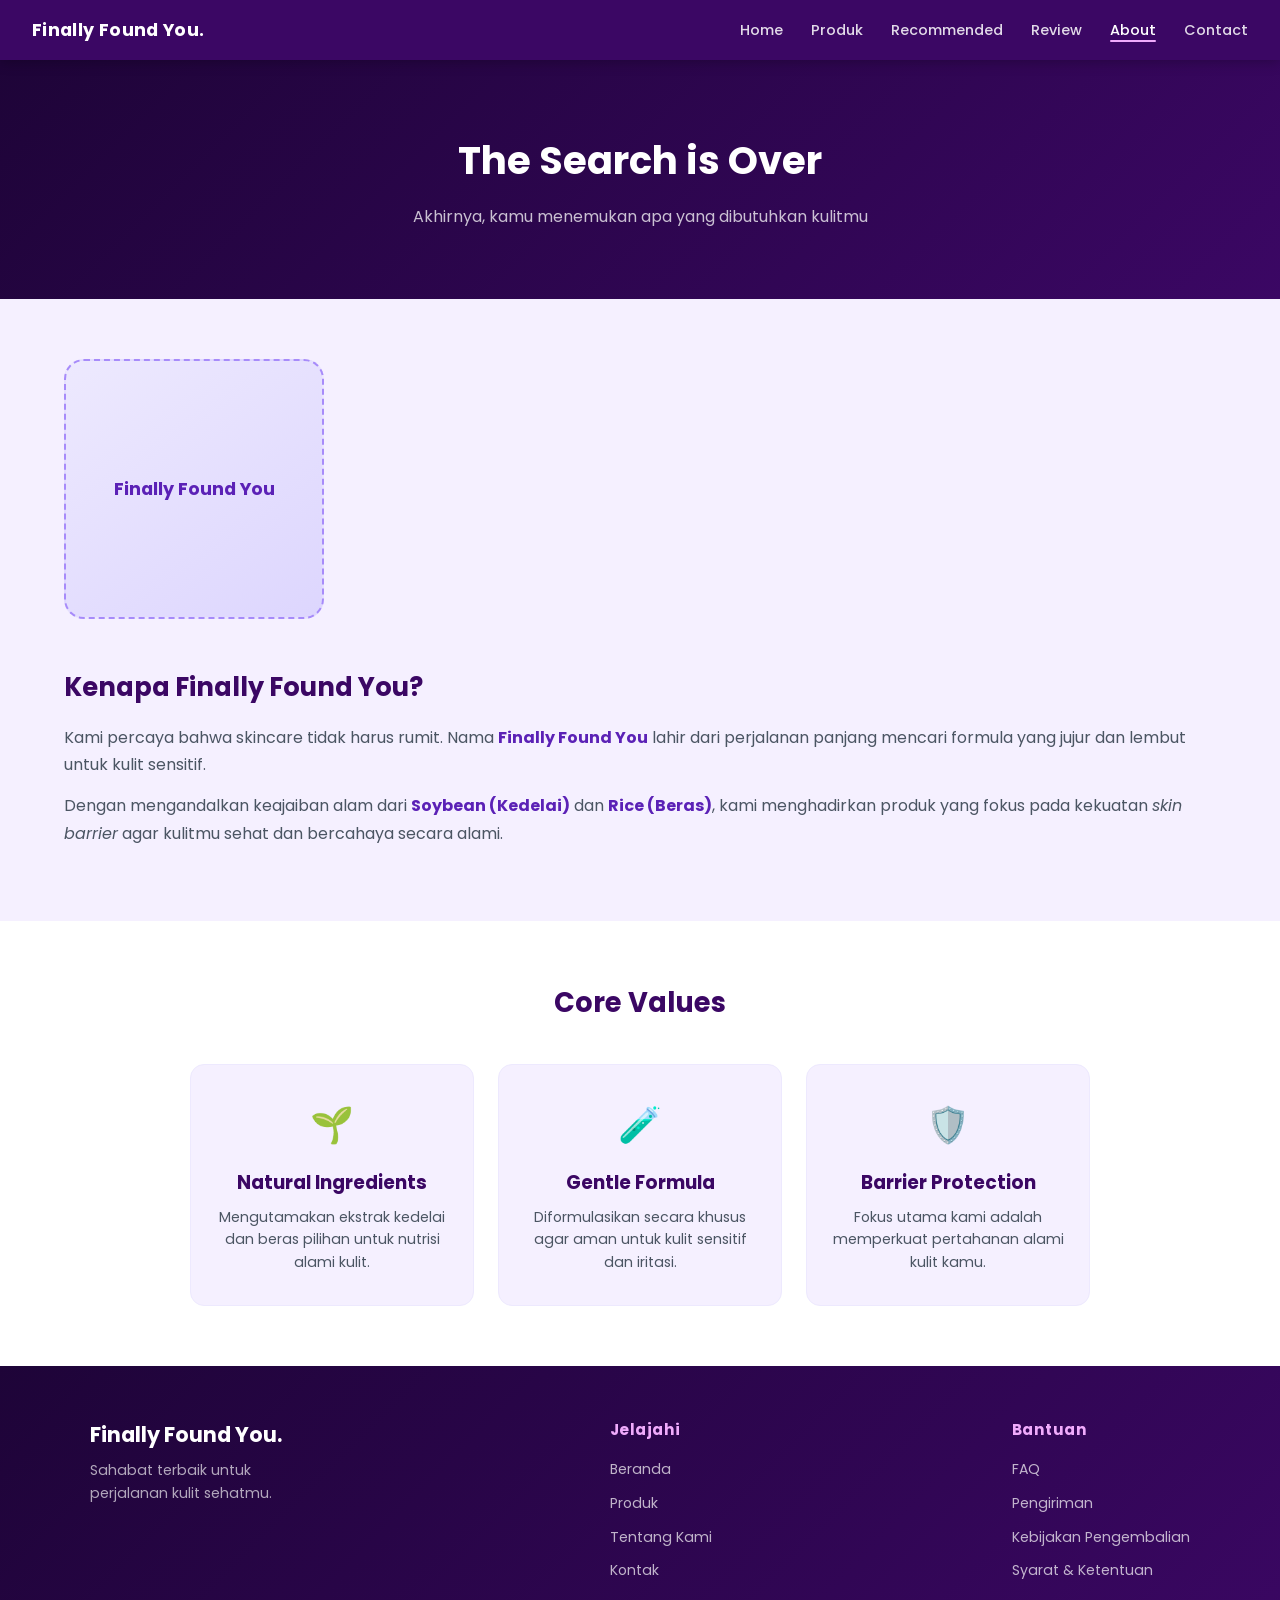
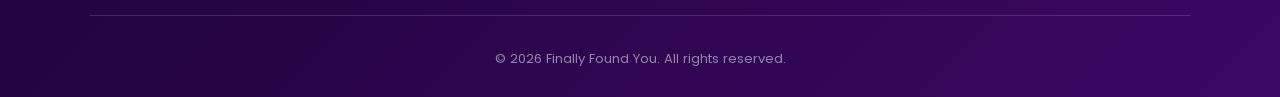
==== about.html @ ba97f241 "upload project" ====
<!DOCTYPE html>
<html lang="id">
<head>
  <meta charset="UTF-8">
  <meta name="viewport" content="width=device-width, initial-scale=1.0">
  <title>About — Finally Found You</title>
  <link href="https://fonts.googleapis.com/css2?family=Poppins:wght@300;400;600;700&display=swap" rel="stylesheet">
  <link rel="stylesheet" href="css/style.css">
</head>
<body>
<header class="header">
  <div class="logo">Finally Found You.</div>
  <input type="checkbox" id="menu-toggle">
  <label for="menu-toggle" class="menu-icon">☰</label>
  <nav class="nav">
    <ul class="nav-menu">
      <li><a href="index.html">Home</a></li>
      <li><a href="catalog.html">Produk</a></li>
      <li><a href="req.html">Recommended</a></li>
      <li><a href="review.html">Review</a></li>
      <li><a href="about.html" class="active">About</a></li>
      <li><a href="contact.html">Contact</a></li>
    </ul>
  </nav>
</header>
<div class="about-hero">
  <h1>The Search is Over</h1>
  <p class="section-desc">Akhirnya, kamu menemukan apa yang dibutuhkan kulitmu</p>
</div>
<div class="container about-flex">
  <div class="about-placeholder">Finally Found You</div>
  <div class="about-text">
    <h2>Kenapa Finally Found You?</h2>
    <p>Kami percaya bahwa skincare tidak harus rumit. Nama <strong>Finally Found You</strong> lahir dari perjalanan panjang mencari formula yang jujur dan lembut untuk kulit sensitif.</p>
    <p>Dengan mengandalkan keajaiban alam dari <strong>Soybean (Kedelai)</strong> dan <strong>Rice (Beras)</strong>, kami menghadirkan produk yang fokus pada kekuatan <em>skin barrier</em> agar kulitmu sehat dan bercahaya secara alami.</p>
  </div>
</div>
<section style="background:#fff;padding:60px 24px">
  <div style="max-width:1100px;margin:auto">
    <h2 style="text-align:center;margin-bottom:40px;font-size:1.7rem;color:#3b0764;font-weight:700">Core Values</h2>
    <div class="values-grid">
      <div class="value-card"><div class="value-icon">🌱</div><h3>Natural Ingredients</h3><p>Mengutamakan ekstrak kedelai dan beras pilihan untuk nutrisi alami kulit.</p></div>
      <div class="value-card"><div class="value-icon">🧪</div><h3>Gentle Formula</h3><p>Diformulasikan secara khusus agar aman untuk kulit sensitif dan iritasi.</p></div>
      <div class="value-card"><div class="value-icon">🛡️</div><h3>Barrier Protection</h3><p>Fokus utama kami adalah memperkuat pertahanan alami kulit kamu.</p></div>
    </div>
  </div>
</section>
<footer class="footer">
  <div class="footer-top">
    <div class="footer-brand"><h2>Finally Found You.</h2><p>Sahabat terbaik untuk perjalanan kulit sehatmu.</p></div>
    <div class="footer-col"><h3>Jelajahi</h3><ul><li><a href="index.html">Beranda</a></li><li><a href="catalog.html">Produk</a></li><li><a href="about.html">Tentang Kami</a></li><li><a href="contact.html">Kontak</a></li></ul></div>
    <div class="footer-col"><h3>Bantuan</h3><ul><li><a href="#">FAQ</a></li><li><a href="#">Pengiriman</a></li><li><a href="#">Kebijakan Pengembalian</a></li><li><a href="#">Syarat & Ketentuan</a></li></ul></div>
  </div>
  <hr>
  <div class="footer-bottom">© 2026 Finally Found You. All rights reserved.</div>
</footer>
</body>
</html>
---- css/style.css ----
/* ===== RESET & BASE ===== */
*, *::before, *::after {
    margin: 0;
    padding: 0;
    box-sizing: border-box;
}

:root {
    --purple-darkest: #1e0438;
    --purple-dark:    #3b0764;
    --purple-mid:     #5b21b6;
    --purple-main:    #7c3aed;
    --purple-light:   #a78bfa;
    --purple-pale:    #ede9fe;
    --purple-bg:      #f5f0ff;
    --text-dark:      #1e0438;
    --text-body:      #4b5563;
    --text-muted:     #9ca3af;
    --white:          #ffffff;
    --accent-pink:    #f0abfc;
    --radius-sm:      8px;
    --radius-md:      14px;
    --radius-lg:      20px;
    --shadow-card:    0 4px 20px rgba(91, 33, 182, 0.12);
    --shadow-hover:   0 10px 30px rgba(91, 33, 182, 0.22);
    --transition:     0.25s ease;
}

html {
    scroll-behavior: smooth;
}

body {
    font-family: 'Poppins', sans-serif;
    background: var(--purple-bg);
    color: var(--text-body);
    line-height: 1.6;
    animation: pageLoad 0.6s ease;
}

@keyframes pageLoad {
    from { opacity: 0; transform: translateY(20px); }
    to   { opacity: 1; transform: translateY(0); }
}

a { text-decoration: none; }
ul { list-style: none; }
img { display: block; max-width: 100%; }

/* ===== HEADER — index.html ===== */
.header {
    display: flex;
    justify-content: space-between;
    align-items: center;
    padding: 16px 32px;
    background: var(--purple-dark);
    color: var(--white);
    position: sticky;
    top: 0;
    z-index: 999;
    box-shadow: 0 2px 12px rgba(0,0,0,0.25);
}

.logo {
    font-size: 1.1rem;
    font-weight: 700;
    letter-spacing: 0.02em;
    color: var(--white);
}

#menu-toggle { display: none; }

.menu-icon {
    display: none;
    font-size: 26px;
    cursor: pointer;
    color: var(--white);
}

/* ===== HEADER — other pages (.navigasi) ===== */
.navigasi {
    display: flex;
    justify-content: space-between;
    align-items: center;
    padding: 16px 32px;
    background: var(--purple-dark);
    color: var(--white);
    position: sticky;
    top: 0;
    z-index: 999;
    box-shadow: 0 2px 12px rgba(0,0,0,0.25);
}

.judul {
    color: var(--white);
    font-weight: 700;
    font-size: 1rem;
    letter-spacing: 0.02em;
}

/* ===== NAV MENU ===== */
.nav-menu {
    display: flex;
    gap: 28px;
    list-style: none;
}

.nav-menu a {
    color: rgba(255,255,255,0.85);
    font-size: 0.9rem;
    font-weight: 500;
    transition: color var(--transition);
    position: relative;
    padding-bottom: 2px;
}

.nav-menu a::after {
    content: '';
    position: absolute;
    bottom: 0; left: 0;
    width: 0; height: 2px;
    background: var(--accent-pink);
    transition: width var(--transition);
    border-radius: 2px;
}

.nav-menu a:hover { color: var(--white); }
.nav-menu a:hover::after { width: 100%; }
.nav-menu a.active { color: var(--white); }
.nav-menu a.active::after { width: 100%; }

/* ===== HERO (index.html) ===== */
.hero {
    display: flex;
    justify-content: space-between;
    align-items: center;
    padding: 80px 40px;
    gap: 40px;
    background: linear-gradient(135deg, var(--purple-darkest) 0%, var(--purple-dark) 60%, var(--purple-mid) 100%);
    color: var(--white);
    min-height: 420px;
}

.hero-left { max-width: 55%; }

.hero-left h1 {
    font-size: 2.6rem;
    font-weight: 700;
    line-height: 1.25;
    color: var(--white);
    margin-bottom: 14px;
}

.hero-left p {
    font-size: 1.05rem;
    color: rgba(255,255,255,0.75);
}

.hero-right {
    display: flex;
    flex-direction: column;
    gap: 14px;
    align-items: flex-start;
}

/* ===== BUTTONS ===== */
.btn, .btn-outline {
    padding: 12px 26px;
    border-radius: var(--radius-md);
    font-weight: 600;
    font-size: 0.95rem;
    display: inline-block;
    transition: transform var(--transition), background var(--transition), box-shadow var(--transition);
    cursor: pointer;
}

.btn {
    background: var(--purple-main);
    color: var(--white);
    box-shadow: 0 4px 14px rgba(124, 58, 237, 0.4);
}

.btn:hover {
    background: var(--purple-mid);
    transform: translateY(-2px);
    box-shadow: 0 8px 20px rgba(91, 33, 182, 0.45);
}

.btn-outline {
    border: 2px solid rgba(255,255,255,0.7);
    color: var(--white);
    background: transparent;
}

.btn-outline:hover {
    background: rgba(255,255,255,0.12);
    border-color: var(--white);
    transform: translateY(-2px);
}

/* ===== CONTAINER ===== */
.container {
    max-width: 1200px;
    margin: 0 auto;
    padding: 60px 24px;
}

/* ===== SECTION HEADINGS ===== */
.section-title {
    text-align: center;
    font-size: 1.9rem;
    font-weight: 700;
    color: var(--purple-dark);
    margin-bottom: 40px;
    position: relative;
}

.section-title::after {
    content: '';
    display: block;
    width: 56px;
    height: 3px;
    background: var(--purple-main);
    border-radius: 2px;
    margin: 10px auto 0;
}

/* ===== WHY CHOOSE US CARDS ===== */
.features-grid {
    display: grid;
    grid-template-columns: repeat(auto-fit, minmax(240px, 1fr));
    gap: 24px;
}

.feature-card {
    background: var(--white);
    padding: 32px 24px;
    border-radius: var(--radius-lg);
    text-align: center;
    box-shadow: var(--shadow-card);
    border: 1px solid var(--purple-pale);
    transition: transform var(--transition), box-shadow var(--transition);
}

.feature-card:hover {
    transform: translateY(-4px);
    box-shadow: var(--shadow-hover);
}

.feature-card h3 {
    color: var(--purple-dark);
    font-weight: 700;
    margin: 10px 0 6px;
}

.feature-card p { color: var(--text-body); font-size: 0.9rem; }

/* ===== CTA SECTION ===== */
.cta {
    background: linear-gradient(135deg, var(--purple-dark), var(--purple-mid));
    text-align: center;
    padding: 70px 24px;
    border-radius: var(--radius-lg);
    margin: 0 24px 60px;
    color: var(--white);
}

.cta h2 {
    font-size: 1.8rem;
    margin-bottom: 24px;
}

/* ===== PRODUCT CATALOG ===== */
.product-grid {
    display: grid;
    grid-template-columns: repeat(auto-fill, minmax(270px, 1fr));
    gap: 24px;
    align-items: stretch;
}

.product-card {
    background: var(--white);
    border-radius: var(--radius-md);
    border: 1px solid var(--purple-pale);
    overflow: hidden;
    transition: transform var(--transition), box-shadow var(--transition);
    display: flex;
    flex-direction: column;
    position: relative;
}

.product-card:hover {
    transform: translateY(-5px);
    box-shadow: var(--shadow-hover);
}

.img-placeholder {
    width: 100%;
    height: 200px;
    background: linear-gradient(145deg, var(--purple-pale), #ddd6fe);
    display: flex;
    align-items: center;
    justify-content: center;
    color: var(--purple-mid);
    font-weight: 600;
    font-size: 0.85rem;
    text-align: center;
    padding: 16px;
    line-height: 1.4;
}

.product-info {
    padding: 20px;
    display: flex;
    flex-direction: column;
    flex-grow: 1;
}

.product-info h3 {
    font-size: 1rem;
    color: var(--purple-dark);
    font-weight: 700;
    margin-bottom: 8px;
    line-height: 1.35;
}

.product-info p {
    font-size: 0.83rem;
    color: var(--text-body);
    margin-bottom: 16px;
    line-height: 1.55;
    flex-grow: 1;
}

.price {
    display: block;
    font-weight: 700;
    font-size: 1rem;
    color: var(--purple-mid);
    margin-bottom: 14px;
}

.btn-buy {
    display: block;
    background: var(--purple-dark);
    color: var(--white) !important;
    padding: 10px 16px;
    border-radius: var(--radius-sm);
    font-size: 0.88rem;
    font-weight: 600;
    text-align: center;
    transition: background var(--transition), transform var(--transition);
}

.btn-buy:hover {
    background: var(--purple-main);
    transform: scale(1.02);
}

.product-badge {
    position: absolute;
    top: 10px;
    left: 10px;
    background: #e11d48;
    color: var(--white);
    padding: 4px 10px;
    border-radius: 20px;
    font-size: 0.7rem;
    font-weight: 700;
}

/* ===== ABOUT PAGE ===== */
.about-hero {
    background: linear-gradient(135deg, var(--purple-darkest), var(--purple-dark));
    color: var(--white);
    padding: 70px 24px;
    text-align: center;
}

.about-hero h1 {
    font-size: 2.4rem;
    font-weight: 700;
    margin-bottom: 12px;
}

.section-desc {
    color: rgba(255,255,255,0.75);
    font-size: 1rem;
    margin-top: 8px;
}

.section {
    padding: 60px 24px;
}

.about-flex {
    display: flex;
    gap: 48px;
    align-items: center;
    flex-wrap: wrap;
}

.about-placeholder {
    flex: 0 0 260px;
    height: 260px;
    background: linear-gradient(145deg, var(--purple-pale), #ddd6fe);
    border-radius: var(--radius-lg);
    display: flex;
    align-items: center;
    justify-content: center;
    color: var(--purple-mid);
    font-weight: 700;
    font-size: 1.1rem;
    border: 2px dashed var(--purple-light);
}

.about-text h2 {
    font-size: 1.6rem;
    color: var(--purple-dark);
    font-weight: 700;
    margin-bottom: 16px;
}

.about-text p {
    color: var(--text-body);
    margin-bottom: 14px;
    line-height: 1.7;
}

.about-text strong { color: var(--purple-mid); }

/* ===== VALUES ===== */
.values-section {
    background: var(--white);
}

.values-section h2 {
    text-align: center;
    margin-bottom: 40px;
    font-size: 1.7rem;
    color: var(--purple-dark);
    font-weight: 700;
}

.values-grid {
    display: grid;
    grid-template-columns: repeat(auto-fit, minmax(220px, 1fr));
    gap: 24px;
    max-width: 900px;
    margin: 0 auto;
}

.value-card {
    background: var(--purple-bg);
    border: 1px solid var(--purple-pale);
    border-radius: var(--radius-md);
    padding: 32px 24px;
    text-align: center;
    transition: transform var(--transition), box-shadow var(--transition);
}

.value-card:hover {
    transform: translateY(-4px);
    box-shadow: var(--shadow-hover);
}

.value-icon { font-size: 2.2rem; margin-bottom: 14px; }

.value-card h3 {
    color: var(--purple-dark);
    font-weight: 700;
    margin-bottom: 8px;
}

.value-card p { color: var(--text-body); font-size: 0.88rem; }

/* ===== CONTACT PAGE ===== */
.contact-flex {
    display: flex;
    gap: 48px;
    flex-wrap: wrap;
}

.contact-info h2 {
    font-size: 1.6rem;
    color: var(--purple-dark);
    font-weight: 700;
    margin-bottom: 12px;
}

.contact-info > p {
    color: var(--text-body);
    margin-bottom: 28px;
}

.info-list { display: flex; flex-direction: column; gap: 20px; }

.info-item {
    display: flex;
    gap: 16px;
    align-items: flex-start;
    background: var(--white);
    border: 1px solid var(--purple-pale);
    border-radius: var(--radius-md);
    padding: 20px 24px;
    box-shadow: var(--shadow-card);
}

.info-item strong {
    display: block;
    color: var(--purple-dark);
    font-weight: 700;
    margin-bottom: 4px;
}

.info-item p, .info-item a {
    color: var(--text-body);
    font-size: 0.9rem;
}

.store-list { margin-top: 6px; display: flex; flex-direction: column; gap: 4px; }
.store-list a { color: var(--purple-main); font-weight: 600; }
.store-list a:hover { color: var(--purple-dark); }

/* ===== FOOTER ===== */
.footer {
    background: linear-gradient(135deg, var(--purple-darkest) 0%, var(--purple-dark) 100%);
    color: var(--white);
    padding: 52px 32px 28px;
    margin-top: 0;
}

.footer-top {
    display: flex;
    justify-content: space-between;
    flex-wrap: wrap;
    gap: 32px;
    max-width: 1100px;
    margin: 0 auto;
}

.footer-brand h2 {
    font-size: 1.3rem;
    font-weight: 700;
    margin-bottom: 8px;
}

.footer-brand p {
    font-size: 0.88rem;
    color: rgba(255,255,255,0.65);
    max-width: 220px;
}

.footer-col h3 {
    font-size: 0.95rem;
    font-weight: 700;
    margin-bottom: 14px;
    color: var(--accent-pink);
    letter-spacing: 0.03em;
}

.footer-col ul { display: flex; flex-direction: column; gap: 8px; }

.footer a {
    color: rgba(255,255,255,0.7);
    font-size: 0.88rem;
    transition: color var(--transition);
}

.footer a:hover { color: var(--white); }

.footer hr {
    margin: 32px auto;
    max-width: 1100px;
    border: none;
    height: 1px;
    background: rgba(255,255,255,0.15);
}

.footer-bottom {
    text-align: center;
    font-size: 0.82rem;
    color: rgba(255,255,255,0.5);
}

/* ===== FADE UP ===== */
.fade-up {
    animation: fadeUp 0.8s ease both;
}

@keyframes fadeUp {
    from { opacity: 0; transform: translateY(28px); }
    to   { opacity: 1; transform: translateY(0); }
}

/* ===== ABOUT/CONTACT hero section-desc override ===== */
main .section-desc {
    color: rgba(255,255,255,0.75);
}

/* ===== RESPONSIVE ===== */
@media (max-width: 768px) {
    /* hamburger */
    .menu-icon { display: block; }

    .nav {
        width: 100%;
        position: absolute;
        top: 60px;
        left: 0;
    }

    .nav-menu {
        display: none;
        flex-direction: column;
        background: var(--purple-dark);
        padding: 16px 24px;
        gap: 12px;
        border-radius: 0 0 var(--radius-md) var(--radius-md);
        box-shadow: 0 8px 20px rgba(0,0,0,0.2);
    }

    #menu-toggle:checked + .menu-icon + .nav .nav-menu { display: flex; }

    /* hero */
    .hero {
        flex-direction: column;
        text-align: center;
        padding: 50px 24px;
    }

    .hero-left { max-width: 100%; }
    .hero-left h1 { font-size: 1.9rem; }
    .hero-right { align-items: center; width: 100%; }
    .btn, .btn-outline { width: 100%; text-align: center; }

    /* grids */
    .features-grid { grid-template-columns: 1fr; }
    .product-grid  { grid-template-columns: 1fr; }
    .values-grid   { grid-template-columns: 1fr; }

    /* about */
    .about-flex { flex-direction: column; }
    .about-placeholder { flex: none; width: 100%; }

    /* footer */
    .footer-top {
        flex-direction: column;
        text-align: center;
    }

    .footer-brand p { max-width: 100%; }

    /* navigasi (other pages) */
    .navigasi {
        flex-wrap: wrap;
        gap: 10px;
    }

    .nav-menu {
        flex-direction: column;
        width: 100%;
        gap: 8px;
    }

    /* cta */
    .cta { margin: 0 12px 40px; }
}

@media (max-width: 480px) {
    .hero-left h1 { font-size: 1.5rem; }
    .about-hero h1 { font-size: 1.7rem; }
    .section-title { font-size: 1.4rem; }
}
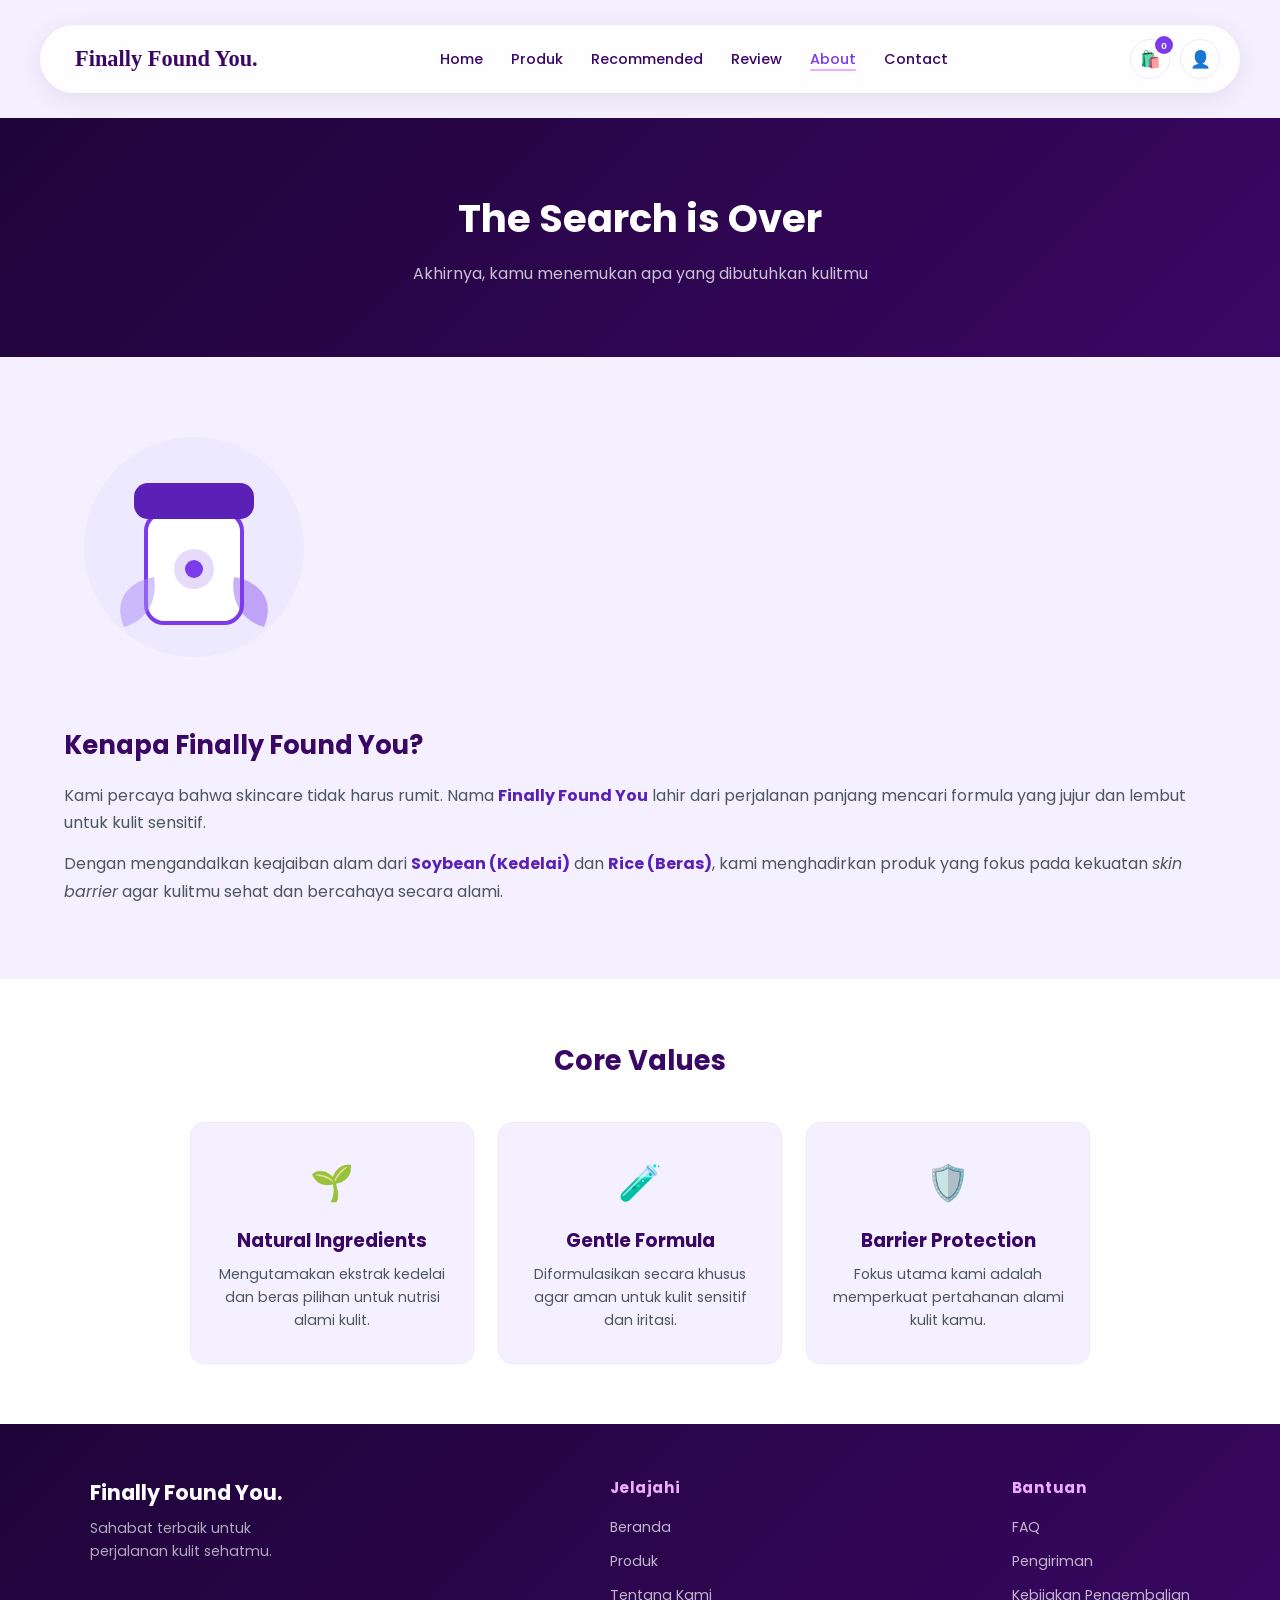
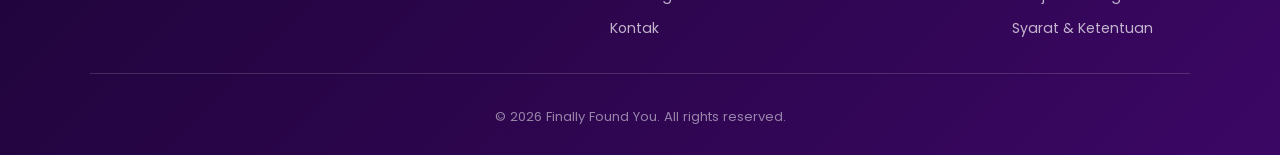
==== commit f7ece004: "menambahkan ui js di about" ====
--- a/about.html
+++ b/about.html
@@ -1,5 +1,6 @@
 <!DOCTYPE html>
 <html lang="id">
+
 <head>
   <meta charset="UTF-8">
   <meta name="viewport" content="width=device-width, initial-scale=1.0">
@@ -7,52 +8,111 @@
   <link href="https://fonts.googleapis.com/css2?family=Poppins:wght@300;400;600;700&display=swap" rel="stylesheet">
   <link rel="stylesheet" href="css/style.css">
 </head>
+
 <body>
-<header class="header">
-  <div class="logo">Finally Found You.</div>
-  <input type="checkbox" id="menu-toggle">
-  <label for="menu-toggle" class="menu-icon">☰</label>
-  <nav class="nav">
-    <ul class="nav-menu">
-      <li><a href="index.html">Home</a></li>
-      <li><a href="catalog.html">Produk</a></li>
-      <li><a href="req.html">Recommended</a></li>
-      <li><a href="review.html">Review</a></li>
-      <li><a href="about.html" class="active">About</a></li>
-      <li><a href="contact.html">Contact</a></li>
-    </ul>
-  </nav>
+  <header class="header">
+    <div class="logo">Finally Found You.</div>
+    <input type="checkbox" id="menu-toggle">
+    <label for="menu-toggle" class="menu-icon">☰</label>
+    <nav class="nav">
+      <ul class="nav-menu">
+        <li><a href="index.html">Home</a></li>
+        <li><a href="catalog.html">Produk</a></li>
+        <li><a href="req.html">Recommended</a></li>
+        <li><a href="review.html">Review</a></li>
+        <li><a href="about.html" class="active">About</a></li>
+        <li><a href="contact.html">Contact</a></li>
+      </ul>
+    </nav>
+    <div class="header-actions">
+    <button class="icon-btn" id="cartBtn" aria-label="Keranjang belanja">🛍️<span class="icon-badge">0</span></button>
+    <button class="icon-btn" id="accountBtn" aria-label="Akun saya">👤</button>
+  </div>
 </header>
-<div class="about-hero">
-  <h1>The Search is Over</h1>
-  <p class="section-desc">Akhirnya, kamu menemukan apa yang dibutuhkan kulitmu</p>
-</div>
-<div class="container about-flex">
-  <div class="about-placeholder">Finally Found You</div>
-  <div class="about-text">
-    <h2>Kenapa Finally Found You?</h2>
-    <p>Kami percaya bahwa skincare tidak harus rumit. Nama <strong>Finally Found You</strong> lahir dari perjalanan panjang mencari formula yang jujur dan lembut untuk kulit sensitif.</p>
-    <p>Dengan mengandalkan keajaiban alam dari <strong>Soybean (Kedelai)</strong> dan <strong>Rice (Beras)</strong>, kami menghadirkan produk yang fokus pada kekuatan <em>skin barrier</em> agar kulitmu sehat dan bercahaya secara alami.</p>
+
+  <div class="about-hero">
+    <h1>The Search is Over</h1>
+    <p class="section-desc">Akhirnya, kamu menemukan apa yang dibutuhkan kulitmu</p>
   </div>
-</div>
-<section style="background:#fff;padding:60px 24px">
-  <div style="max-width:1100px;margin:auto">
-    <h2 style="text-align:center;margin-bottom:40px;font-size:1.7rem;color:#3b0764;font-weight:700">Core Values</h2>
-    <div class="values-grid">
-      <div class="value-card"><div class="value-icon">🌱</div><h3>Natural Ingredients</h3><p>Mengutamakan ekstrak kedelai dan beras pilihan untuk nutrisi alami kulit.</p></div>
-      <div class="value-card"><div class="value-icon">🧪</div><h3>Gentle Formula</h3><p>Diformulasikan secara khusus agar aman untuk kulit sensitif dan iritasi.</p></div>
-      <div class="value-card"><div class="value-icon">🛡️</div><h3>Barrier Protection</h3><p>Fokus utama kami adalah memperkuat pertahanan alami kulit kamu.</p></div>
+  <div class="container about-flex">
+    <div class="about-placeholder">
+      <svg viewBox="0 0 260 260" xmlns="http://www.w3.org/2000/svg" aria-hidden="true">
+        <circle cx="130" cy="130" r="110" fill="#ede9fe"/>
+        <rect x="82" y="96" width="96" height="110" rx="18" fill="#fff" stroke="#7c3aed" stroke-width="4"/>
+        <rect x="70" y="66" width="120" height="36" rx="14" fill="#5b21b6"/>
+        <circle cx="130" cy="152" r="20" fill="#7c3aed" opacity=".18"/>
+        <circle cx="130" cy="152" r="9" fill="#7c3aed"/>
+        <path d="M60 210c22-6 34-26 30-50-24 4-42 22-30 50z" fill="#a78bfa" opacity=".5"/>
+        <path d="M200 210c-22-6-34-26-30-50 24 4 42 22 30 50z" fill="#7c3aed" opacity=".4"/>
+      </svg>
+    </div>
+    <div class="about-text">
+      <h2>Kenapa Finally Found You?</h2>
+      <p>Kami percaya bahwa skincare tidak harus rumit. Nama <strong>Finally Found You</strong> lahir dari perjalanan
+        panjang mencari formula yang jujur dan lembut untuk kulit sensitif.</p>
+      <p>Dengan mengandalkan keajaiban alam dari <strong>Soybean (Kedelai)</strong> dan <strong>Rice (Beras)</strong>,
+        kami menghadirkan produk yang fokus pada kekuatan <em>skin barrier</em> agar kulitmu sehat dan bercahaya secara
+        alami.</p>
     </div>
   </div>
-</section>
-<footer class="footer">
-  <div class="footer-top">
-    <div class="footer-brand"><h2>Finally Found You.</h2><p>Sahabat terbaik untuk perjalanan kulit sehatmu.</p></div>
-    <div class="footer-col"><h3>Jelajahi</h3><ul><li><a href="index.html">Beranda</a></li><li><a href="catalog.html">Produk</a></li><li><a href="about.html">Tentang Kami</a></li><li><a href="contact.html">Kontak</a></li></ul></div>
-    <div class="footer-col"><h3>Bantuan</h3><ul><li><a href="#">FAQ</a></li><li><a href="#">Pengiriman</a></li><li><a href="#">Kebijakan Pengembalian</a></li><li><a href="#">Syarat & Ketentuan</a></li></ul></div>
-  </div>
-  <hr>
-  <div class="footer-bottom">© 2026 Finally Found You. All rights reserved.</div>
-</footer>
+
+  <section style="background:#fff;padding:60px 24px">
+    <div style="max-width:1100px;margin:auto">
+      <h2 style="text-align:center;margin-bottom:40px;font-size:1.7rem;color:#3b0764;font-weight:700">Core Values</h2>
+      <div class="values-grid">
+        <div class="value-card">
+          <div class="value-icon">🌱</div>
+          <h3>Natural Ingredients</h3>
+          <p>Mengutamakan ekstrak kedelai dan beras pilihan untuk nutrisi alami kulit.</p>
+        </div>
+
+        <div class="value-card">
+          <div class="value-icon">🧪</div>
+          <h3>Gentle Formula</h3>
+          <p>Diformulasikan secara khusus agar aman untuk kulit sensitif dan iritasi.</p>
+        </div>
+
+        <div class="value-card">
+          <div class="value-icon">🛡️</div>
+          <h3>Barrier Protection</h3>
+          <p>Fokus utama kami adalah memperkuat pertahanan alami kulit kamu.</p>
+        </div>
+      </div>
+    </div>
+  </section>
+  
+  <footer class="footer">
+    <div class="footer-top">
+      <div class="footer-brand">
+        <h2>Finally Found You.</h2>
+        <p>Sahabat terbaik untuk perjalanan kulit sehatmu.</p>
+      </div>
+
+      <div class="footer-col">
+        <h3>Jelajahi</h3>
+        <ul>
+          <li><a href="index.html">Beranda</a></li>
+          <li><a href="catalog.html">Produk</a></li>
+          <li><a href="about.html">Tentang Kami</a></li>
+          <li><a href="contact.html">Kontak</a></li>
+        </ul>
+      </div>
+
+      <div class="footer-col">
+        <h3>Bantuan</h3>
+        <ul>
+          <li><a href="#">FAQ</a></li>
+          <li><a href="#">Pengiriman</a></li>
+          <li><a href="#">Kebijakan Pengembalian</a></li>
+          <li><a href="#">Syarat & Ketentuan</a></li>
+        </ul>
+      </div>
+    </div>
+    
+    <hr>
+    <div class="footer-bottom">© 2026 Finally Found You. All rights reserved.</div>
+  </footer>
+<script src="js/ui.js"></script>
 </body>
-</html>
+
+</html>
--- a/css/style.css
+++ b/css/style.css
@@ -1,4 +1,3 @@
-/* ===== RESET & BASE ===== */
 *, *::before, *::after {
     margin: 0;
     padding: 0;
@@ -47,8 +46,118 @@
 ul { list-style: none; }
 img { display: block; max-width: 100%; }
 
-/* ===== HEADER — index.html ===== */
+/* ===== HEADER ===== */
+
 .header {
+    display:flex;
+    justify-content:space-between;
+    align-items:center;
+    gap: 18px;
+    margin:25px 40px;
+    padding:14px 20px 14px 35px;
+    background:rgba(255,255,255,0.85);
+    backdrop-filter:blur(10px);
+    border-radius:40px;
+    color:var(--purple-dark);
+    position:sticky;
+    top:20px;
+    z-index:999;
+    box-shadow:
+    0 5px 25px rgba(0,0,0,0.08);
+
+}
+
+.logo {
+    font-family:Georgia,serif;
+    font-size:1.4rem;
+    font-weight:700;
+    color:var(--purple-dark);
+    white-space: nowrap;
+}
+
+#menu-toggle { display: none; }
+
+.menu-icon {
+    display: none;
+    font-size: 26px;
+    cursor: pointer;
+    color: var(--white);
+}
+
+/* ===== HEADER ICONS (cart / account) ===== */
+.header-actions {
+    display: flex;
+    align-items: center;
+    gap: 10px;
+    flex-shrink: 0;
+}
+
+.icon-btn {
+    position: relative;
+    width: 40px;
+    height: 40px;
+    border-radius: 50%;
+    border: 1.5px solid var(--purple-pale);
+    background: var(--white);
+    color: var(--purple-dark);
+    font-size: 1.05rem;
+    display: flex;
+    align-items: center;
+    justify-content: center;
+    cursor: pointer;
+    transition: transform var(--transition), background var(--transition), border-color var(--transition);
+}
+
+.icon-btn:hover {
+    background: var(--purple-pale);
+    border-color: var(--purple-light);
+    transform: translateY(-2px);
+}
+
+.icon-badge {
+    position: absolute;
+    top: -4px;
+    right: -4px;
+    min-width: 18px;
+    height: 18px;
+    padding: 0 4px;
+    border-radius: 999px;
+    background: var(--purple-main);
+    color: var(--white);
+    font-size: 0.62rem;
+    font-weight: 700;
+    display: flex;
+    align-items: center;
+    justify-content: center;
+    box-shadow: 0 0 0 2px var(--white);
+}
+
+/* ===== TOAST (shared) ===== */
+.ui-toast {
+    position: fixed;
+    left: 50%;
+    bottom: 28px;
+    transform: translate(-50%, 20px);
+    background: var(--purple-dark);
+    color: var(--white);
+    padding: 12px 22px;
+    border-radius: 14px;
+    font-size: 0.85rem;
+    font-weight: 600;
+    box-shadow: 0 10px 30px rgba(30,4,56,.35);
+    opacity: 0;
+    pointer-events: none;
+    transition: opacity .25s ease, transform .25s ease;
+    z-index: 2000;
+}
+
+.ui-toast.show {
+    opacity: 1;
+    transform: translate(-50%, 0);
+}
+
+/* ===== HEADER — other pages (.navigasi) ===== */
+.navigasi {
     display: flex;
     justify-content: space-between;
     align-items: center;
@@ -61,36 +170,6 @@
     box-shadow: 0 2px 12px rgba(0,0,0,0.25);
 }
 
-.logo {
-    font-size: 1.1rem;
-    font-weight: 700;
-    letter-spacing: 0.02em;
-    color: var(--white);
-}
-
-#menu-toggle { display: none; }
-
-.menu-icon {
-    display: none;
-    font-size: 26px;
-    cursor: pointer;
-    color: var(--white);
-}
-
-/* ===== HEADER — other pages (.navigasi) ===== */
-.navigasi {
-    display: flex;
-    justify-content: space-between;
-    align-items: center;
-    padding: 16px 32px;
-    background: var(--purple-dark);
-    color: var(--white);
-    position: sticky;
-    top: 0;
-    z-index: 999;
-    box-shadow: 0 2px 12px rgba(0,0,0,0.25);
-}
-
 .judul {
     color: var(--white);
     font-weight: 700;
@@ -106,7 +185,7 @@
 }
 
 .nav-menu a {
-    color: rgba(255,255,255,0.85);
+    color:var(--purple-dark);
     font-size: 0.9rem;
     font-weight: 500;
     transition: color var(--transition);
@@ -126,41 +205,146 @@
 
 .nav-menu a:hover { color: var(--white); }
 .nav-menu a:hover::after { width: 100%; }
-.nav-menu a.active { color: var(--white); }
+.nav-menu a.active { color: var(--purple-main); }
 .nav-menu a.active::after { width: 100%; }
 
 /* ===== HERO (index.html) ===== */
 .hero {
-    display: flex;
-    justify-content: space-between;
-    align-items: center;
-    padding: 80px 40px;
-    gap: 40px;
-    background: linear-gradient(135deg, var(--purple-darkest) 0%, var(--purple-dark) 60%, var(--purple-mid) 100%);
-    color: var(--white);
-    min-height: 420px;
-}
-
-.hero-left { max-width: 55%; }
-
+    display:flex;
+    justify-content:space-between;
+    align-items:center;
+    gap:60px;
+    padding:70px 8%;
+    min-height:680px;
+    background:
+    linear-gradient(
+        120deg,
+        #fff8fc,
+        #eee2ff
+    );
+}
+.hero-left {
+    width:50%;
+}
+.badge {
+    display:inline-block;
+    padding:10px 22px;
+    border-radius:30px;
+    background:#eadcff;
+    color:#7c3aed;
+    font-size:14px;
+    margin-bottom:30px;
+}
 .hero-left h1 {
-    font-size: 2.6rem;
-    font-weight: 700;
-    line-height: 1.25;
-    color: var(--white);
-    margin-bottom: 14px;
-}
-
+    font-family:Georgia,serif;
+    font-size:65px;
+    line-height:1.08;
+    color:#24103d;
+    font-weight:700;
+}
+
+.hero-left h1 span {
+    color:#7c3aed;
+    font-style:italic;
+    font-weight:400;
+}
 .hero-left p {
-    font-size: 1.05rem;
-    color: rgba(255,255,255,0.75);
-}
-
+    margin-top:25px;
+    max-width:450px;
+    font-size:17px;
+    color:#555;
+}
+
+.hero-buttons {
+    display:flex;
+    gap:20px;
+    margin-top:35px;
+}
 .hero-right {
-    display: flex;
-    flex-direction: column;
-    gap: 14px;
-    align-items: flex-start;
+    width:50%;
+    position:relative;
+    display:flex;
+    justify-content:center;
+}
+
+.image-placeholder {
+    width: 100%;
+    height:560px;
+    border-radius:45px;
+    overflow:hidden;
+    background: #eadcff;
+}
+.image-placeholder img,
+.image-placeholder svg {
+    width:100%;
+    height:100%;
+    object-fit:cover;
+    object-position:center;
+    border-radius:45px;
+}
+
+.features {
+    display:flex;
+    gap:45px;
+    margin-top:70px;
+}
+.feature {
+    width:150px;
+}
+
+.feature .icon {
+    width:50px;
+    height:50px;
+    display:flex;
+    justify-content:center;
+    align-items:center;
+    border-radius:50%;
+    background:#eadcff;
+    color:#7c3aed;
+    font-size:22px;
+}
+.feature h3 {
+    margin-top:15px;
+    font-size:15px;
+    color:#24103d;
+
+}
+.feature p {
+    font-size:13px;
+    color:#666;
+}
+
+.customer-card {
+    position:absolute;
+    bottom:-35px;
+    left:40px;
+    width:300px;
+    background:white;
+    padding:20px;
+    border-radius:25px;
+    display:flex;
+    align-items:center;
+    justify-content: center;
+}
+.customer-card b {
+    color:#24103d;
+    font-size:18px;
+}
+.customer-card p {
+    font-size:13px;
+    color:#555;
+    margin-top: 5px;
+}
+.avatars {
+    display:flex;
+}
+.avatars span {
+    width:45px;
+    height:45px;
+    border-radius:50%;
+    background:#ddd;
+    border:3px solid white;
+    margin-right:-12px;
 }
 
 /* ===== BUTTONS ===== */
@@ -187,8 +371,8 @@
 }
 
 .btn-outline {
-    border: 2px solid rgba(255,255,255,0.7);
-    color: var(--white);
+    border: 2px solid var(--purple-mid);
+    color: var(--purple-main);
     background: transparent;
 }
 
@@ -255,20 +439,6 @@
 
 .feature-card p { color: var(--text-body); font-size: 0.9rem; }
 
-/* ===== CTA SECTION ===== */
-.cta {
-    background: linear-gradient(135deg, var(--purple-dark), var(--purple-mid));
-    text-align: center;
-    padding: 70px 24px;
-    border-radius: var(--radius-lg);
-    margin: 0 24px 60px;
-    color: var(--white);
-}
-
-.cta h2 {
-    font-size: 1.8rem;
-    margin-bottom: 24px;
-}
 
 /* ===== PRODUCT CATALOG ===== */
 .product-grid {
@@ -278,6 +448,26 @@
     align-items: stretch;
 }
 
+.product-grid.list-view {
+    grid-template-columns: 1fr;
+    gap: 14px;
+}
+
+.product-grid.list-view .product-card {
+    flex-direction: row;
+    align-items: stretch;
+}
+
+.product-grid.list-view .product-media {
+    width: 190px;
+    flex: 0 0 190px;
+    height: auto;
+}
+
+.product-grid.list-view .product-info {
+    padding: 18px 22px;
+}
+
 .product-card {
     background: var(--white);
     border-radius: var(--radius-md);
@@ -294,6 +484,54 @@
     box-shadow: var(--shadow-hover);
 }
 
+/* ── product media (photo area) ── */
+.product-media {
+    position: relative;
+    width: 100%;
+    height: 210px;
+    flex-shrink: 0;
+    overflow: hidden;
+    background: linear-gradient(150deg, #f3ecff 0%, #e3d5fb 100%);
+}
+
+.product-visual {
+    width: 100%;
+    height: 100%;
+    display: flex;
+    align-items: center;
+    justify-content: center;
+    transition: transform var(--transition);
+}
+
+.product-card:hover .product-visual { transform: scale(1.06) rotate(-1deg); }
+
+.product-visual svg { width: 64%; height: 64%; overflow: visible; }
+
+.product-visual img {
+    width: 100%;
+    height: 100%;
+    object-fit: cover;
+}
+
+.product-visual-placeholder,
+.product-visual-fallback {
+    width: 100%;
+    height: 100%;
+    display: flex;
+    flex-direction: column;
+    align-items: center;
+    justify-content: center;
+    gap: 6px;
+    color: var(--text-muted);
+    font-size: 2rem;
+}
+
+.product-visual-placeholder span {
+    font-size: .72rem;
+    font-weight: 600;
+}
+
+/* legacy alias kept for compatibility */
 .img-placeholder {
     width: 100%;
     height: 200px;
@@ -309,6 +547,53 @@
     line-height: 1.4;
 }
 
+.category-tag {
+    position: absolute;
+    top: 12px;
+    left: 12px;
+    display: inline-block;
+    padding: 4px 12px;
+    border-radius: 20px;
+    font-size: .7rem;
+    font-weight: 700;
+    text-transform: capitalize;
+    z-index: 2;
+    background: var(--white);
+    box-shadow: 0 2px 8px rgba(0,0,0,.08);
+}
+
+.tag-serum       { background:#ede9fe; color:#5b21b6; }
+.tag-moisturizer { background:#fce7f3; color:#9d174d; }
+.tag-cleanser    { background:#d1fae5; color:#065f46; }
+.tag-toner       { background:#dbeafe; color:#1e40af; }
+.tag-sunscreen   { background:#fef3c7; color:#92400e; }
+.tag-mask        { background:#ffe4e6; color:#be123c; }
+.tag-body        { background:#f0fdf4; color:#166534; }
+.tag-lip         { background:#fff1f2; color:#e11d48; }
+
+.wishlist-btn {
+    position: absolute;
+    top: 10px;
+    right: 10px;
+    width: 32px;
+    height: 32px;
+    border-radius: 50%;
+    border: none;
+    background: rgba(255,255,255,.92);
+    color: #9ca3af;
+    font-size: 1rem;
+    display: flex;
+    align-items: center;
+    justify-content: center;
+    cursor: pointer;
+    z-index: 2;
+    box-shadow: 0 2px 8px rgba(0,0,0,.1);
+    transition: transform var(--transition), color var(--transition);
+}
+
+.wishlist-btn:hover { transform: scale(1.12); }
+.wishlist-btn.active { color: #e11d48; }
+
 .product-info {
     padding: 20px;
     display: flex;
@@ -320,17 +605,31 @@
     font-size: 1rem;
     color: var(--purple-dark);
     font-weight: 700;
-    margin-bottom: 8px;
+    margin-bottom: 6px;
     line-height: 1.35;
 }
 
 .product-info p {
     font-size: 0.83rem;
     color: var(--text-body);
-    margin-bottom: 16px;
+    margin-bottom: 12px;
     line-height: 1.55;
     flex-grow: 1;
-}
+    display: -webkit-box;
+    -webkit-box-orient: vertical;
+    overflow: hidden;
+}
+
+.rating-row {
+    display: flex;
+    align-items: center;
+    gap: 6px;
+    margin-bottom: 12px;
+    font-size: .85rem;
+}
+
+.rating-row .stars { color: #f59e0b; letter-spacing: 1px; }
+.rating-row .rating-count { color: var(--text-muted); font-size: .78rem; }
 
 .price {
     display: block;
@@ -341,7 +640,10 @@
 }
 
 .btn-buy {
-    display: block;
+    display: flex;
+    align-items: center;
+    justify-content: center;
+    gap: 6px;
     background: var(--purple-dark);
     color: var(--white) !important;
     padding: 10px 16px;
@@ -402,17 +704,16 @@
 
 .about-placeholder {
     flex: 0 0 260px;
+    width: 260px;
     height: 260px;
-    background: linear-gradient(145deg, var(--purple-pale), #ddd6fe);
     border-radius: var(--radius-lg);
     display: flex;
     align-items: center;
     justify-content: center;
-    color: var(--purple-mid);
-    font-weight: 700;
-    font-size: 1.1rem;
-    border: 2px dashed var(--purple-light);
-}
+    overflow: hidden;
+}
+
+.about-placeholder svg { width: 100%; height: 100%; }
 
 .about-text h2 {
     font-size: 1.6rem;
@@ -481,6 +782,8 @@
     flex-wrap: wrap;
 }
 
+.contact-info { flex: 1 1 360px; }
+
 .contact-info h2 {
     font-size: 1.6rem;
     color: var(--purple-dark);
@@ -521,6 +824,77 @@
 .store-list { margin-top: 6px; display: flex; flex-direction: column; gap: 4px; }
 .store-list a { color: var(--purple-main); font-weight: 600; }
 .store-list a:hover { color: var(--purple-dark); }
+
+/* ── Quick contact form ── */
+.contact-form-card {
+    flex: 1 1 320px;
+    background: var(--white);
+    border: 1px solid var(--purple-pale);
+    border-radius: var(--radius-lg);
+    padding: 32px 28px;
+    box-shadow: var(--shadow-card);
+    align-self: flex-start;
+}
+
+.contact-form-card h2 {
+    font-size: 1.4rem;
+    color: var(--purple-dark);
+    font-weight: 700;
+    margin-bottom: 8px;
+}
+
+.contact-form-card > p {
+    color: var(--text-body);
+    font-size: 0.88rem;
+    margin-bottom: 20px;
+}
+
+.form-group { margin-bottom: 16px; }
+
+.form-group label {
+    display: block;
+    font-size: .82rem;
+    font-weight: 700;
+    color: var(--purple-mid);
+    margin-bottom: 6px;
+}
+
+.form-group input,
+.form-group select,
+.form-group textarea {
+    width: 100%;
+    padding: 10px 14px;
+    border: 1.5px solid #e9d5ff;
+    border-radius: 10px;
+    font-family: 'Poppins', sans-serif;
+    font-size: .88rem;
+    color: var(--text-dark);
+    outline: none;
+    transition: border-color .2s;
+    background: var(--purple-bg);
+}
+
+.form-group input:focus,
+.form-group select:focus,
+.form-group textarea:focus { border-color: var(--purple-main); background: var(--white); }
+
+.form-group textarea { resize: vertical; min-height: 90px; }
+
+.btn-submit {
+    width: 100%;
+    padding: 12px;
+    background: var(--purple-dark);
+    color: var(--white);
+    border: none;
+    border-radius: 12px;
+    font-family: 'Poppins', sans-serif;
+    font-weight: 700;
+    font-size: .95rem;
+    cursor: pointer;
+    transition: background .2s, transform .2s;
+}
+
+.btn-submit:hover { background: var(--purple-main); transform: translateY(-2px); }
 
 /* ===== FOOTER ===== */
 .footer {
@@ -651,6 +1025,15 @@
 
     .footer-brand p { max-width: 100%; }
 
+    /* header icons */
+    .header { margin: 14px 16px; padding: 12px 16px; }
+    .header-actions { gap: 6px; }
+    .icon-btn { width: 36px; height: 36px; }
+
+    /* list-view collapses to stacked card on small screens */
+    .product-grid.list-view .product-card { flex-direction: column; }
+    .product-grid.list-view .product-media { width: 100%; flex: none; height: 190px; }
+
     /* navigasi (other pages) */
     .navigasi {
         flex-wrap: wrap;
@@ -671,4 +1054,4 @@
     .hero-left h1 { font-size: 1.5rem; }
     .about-hero h1 { font-size: 1.7rem; }
     .section-title { font-size: 1.4rem; }
-}
+}
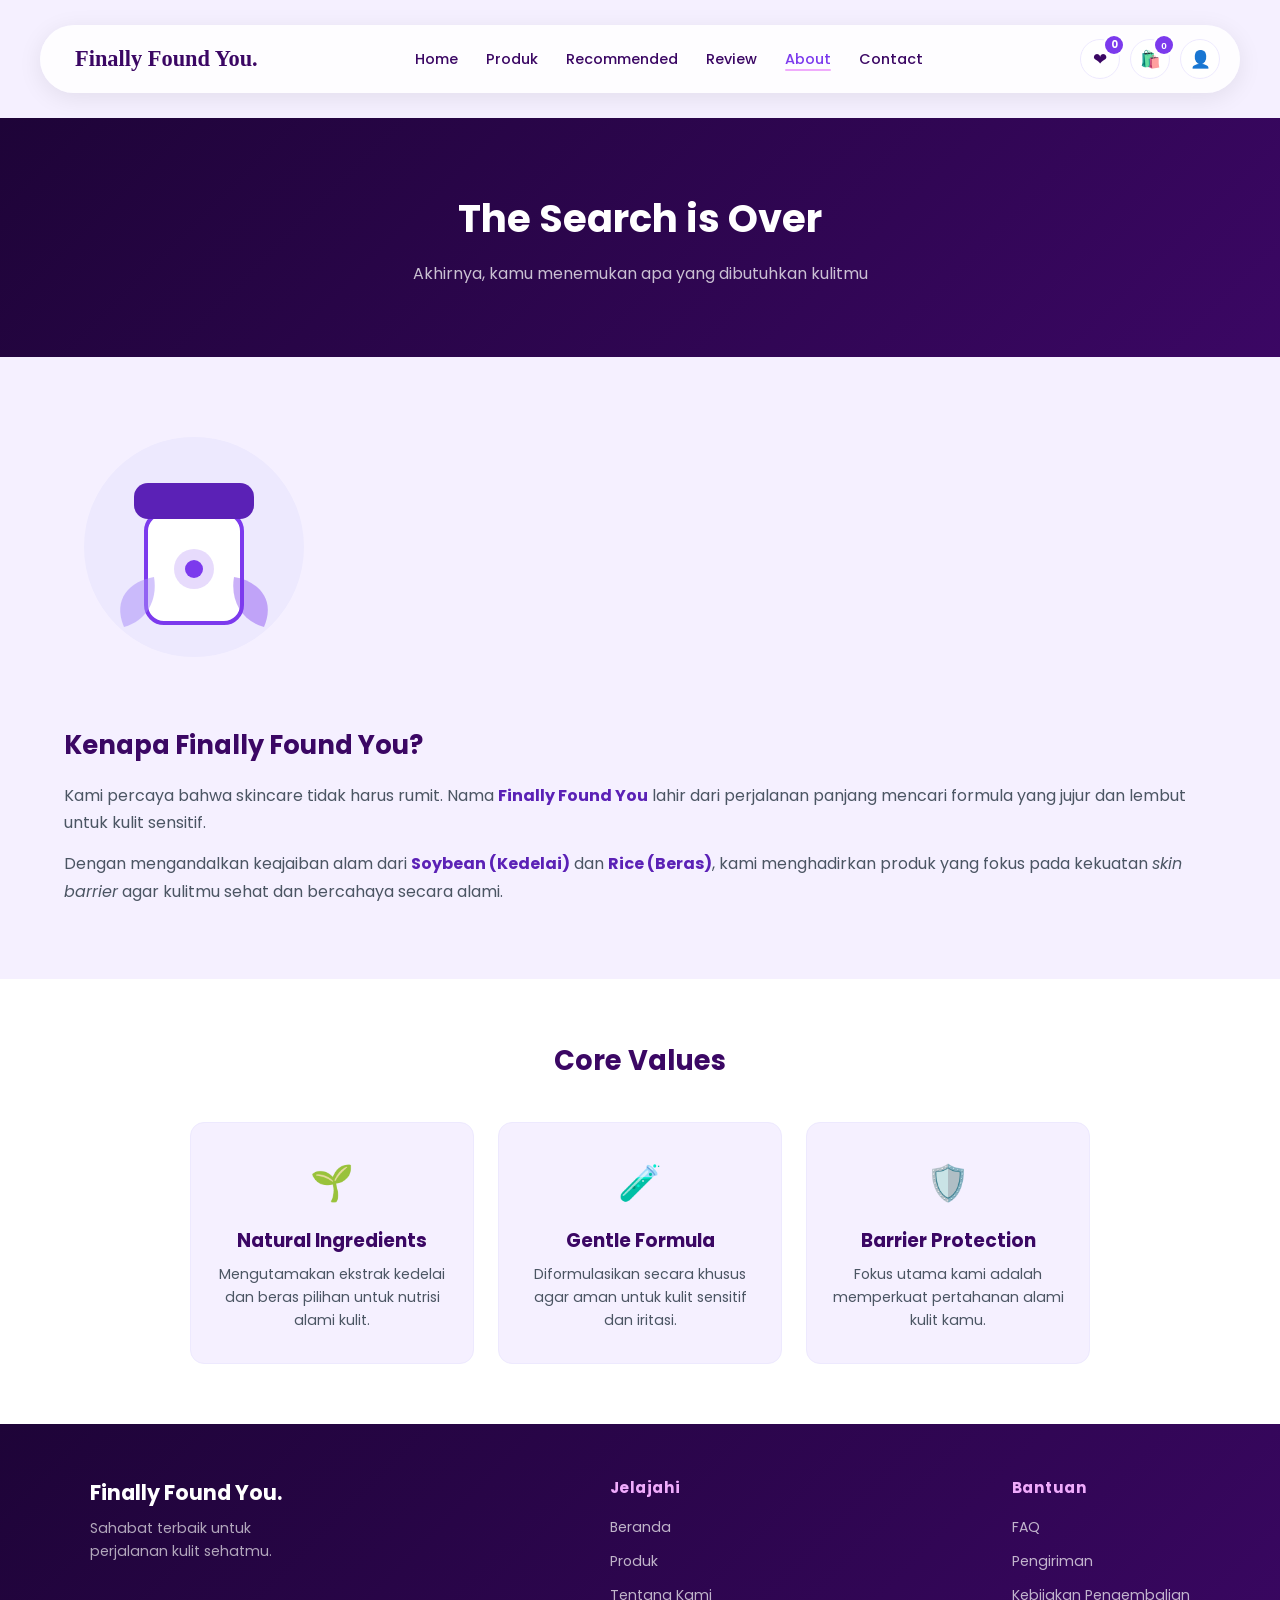
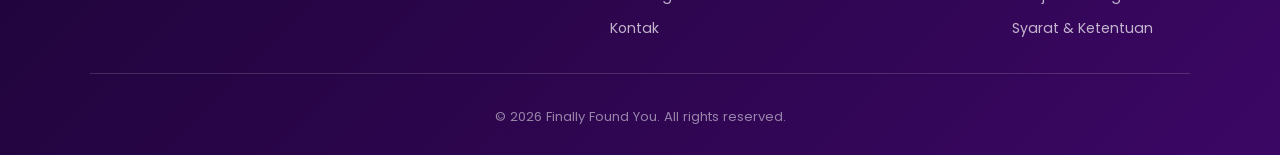
==== commit fcb36a1c: "Menambahkan kerangka wishlist" ====
--- a/about.html
+++ b/about.html
@@ -25,6 +25,7 @@
       </ul>
     </nav>
     <div class="header-actions">
+    <a class="icon-btn" href="wishlist.html" id="wishlistBtn" aria-label="Wishlist saya">❤<span class="icon-badge" id="wishlistBadge">0</span></a>
     <button class="icon-btn" id="cartBtn" aria-label="Keranjang belanja">🛍️<span class="icon-badge">0</span></button>
     <button class="icon-btn" id="accountBtn" aria-label="Akun saya">👤</button>
   </div>
--- a/css/style.css
+++ b/css/style.css
@@ -203,7 +203,7 @@
     border-radius: 2px;
 }
 
-.nav-menu a:hover { color: var(--white); }
+.nav-menu a:hover { color: var(--purple-light); }
 .nav-menu a:hover::after { width: 100%; }
 .nav-menu a.active { color: var(--purple-main); }
 .nav-menu a.active::after { width: 100%; }
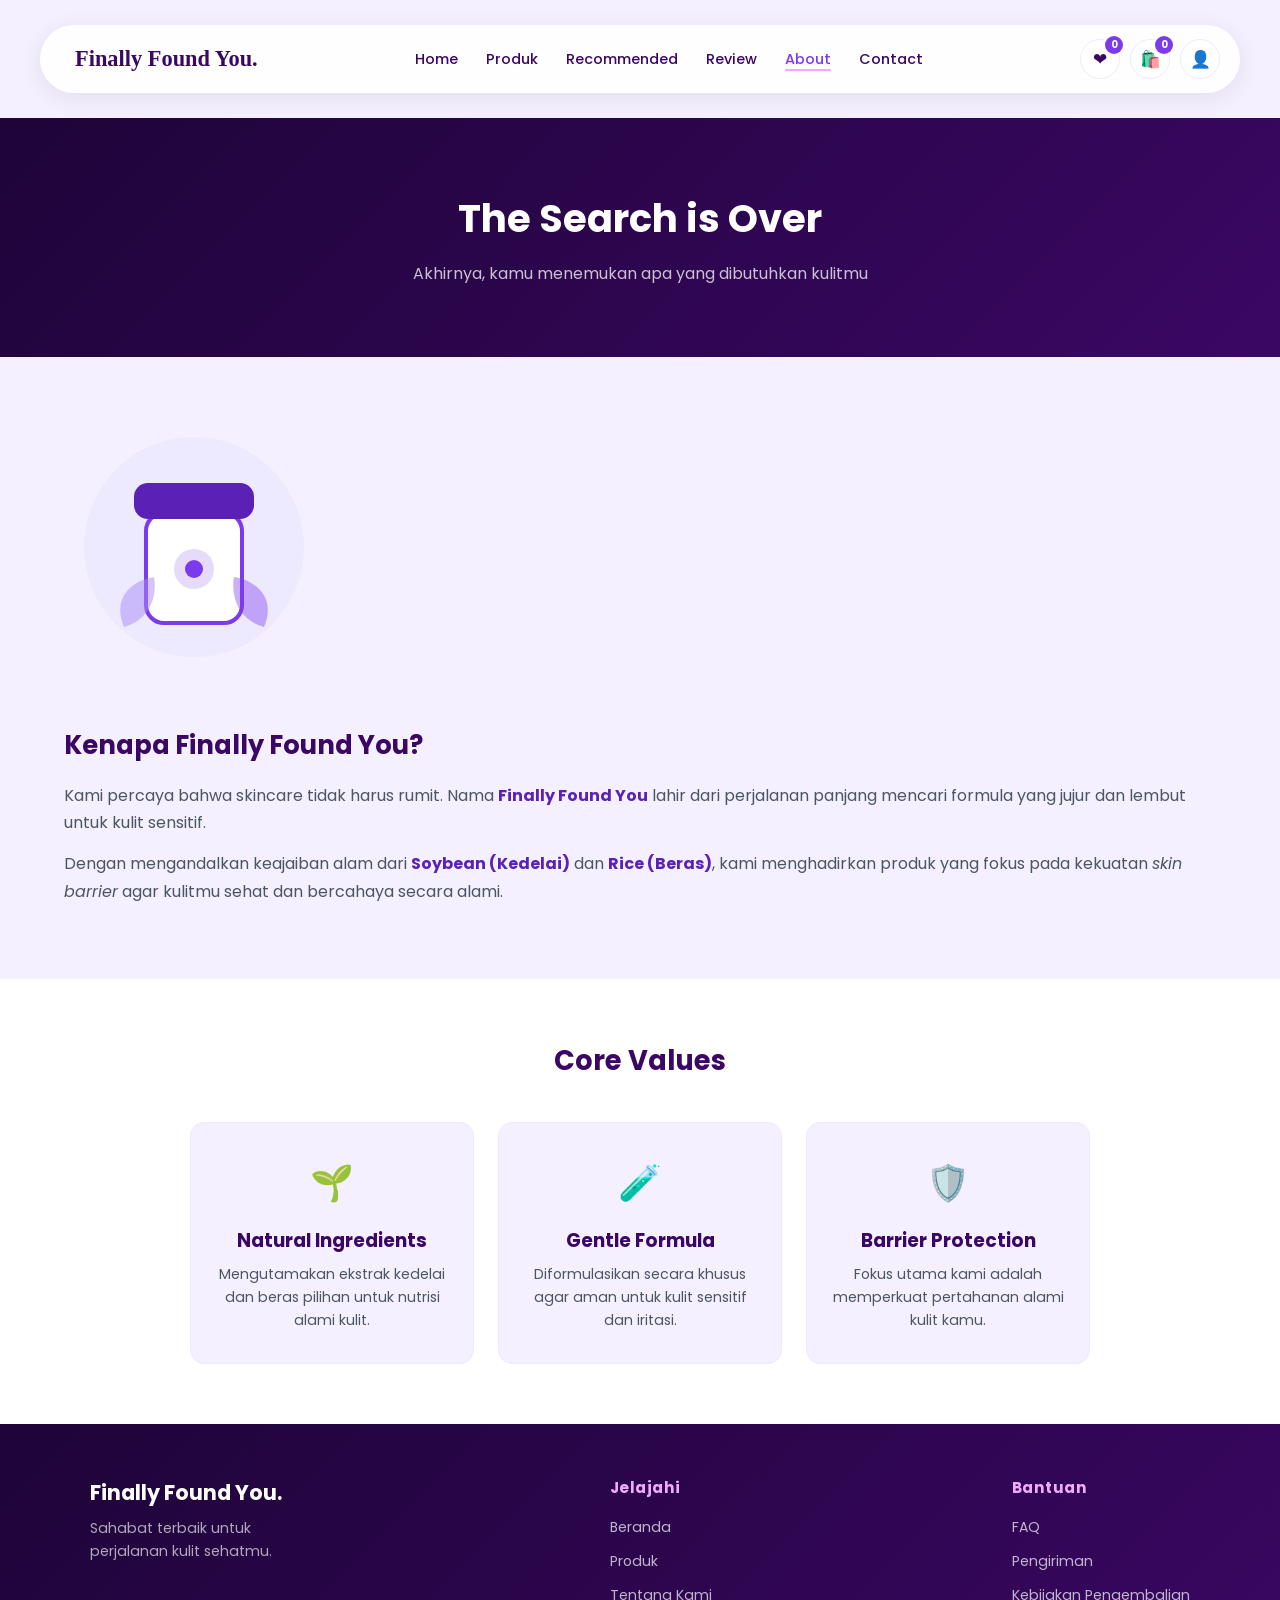
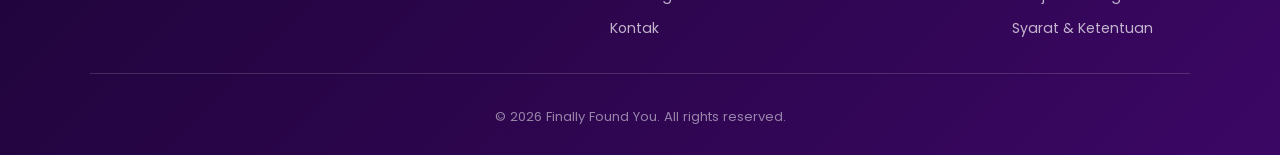
==== commit e473ff88: "menyimpan perubahan terbaru" ====
--- a/about.html
+++ b/about.html
@@ -26,7 +26,7 @@
     </nav>
     <div class="header-actions">
     <a class="icon-btn" href="wishlist.html" id="wishlistBtn" aria-label="Wishlist saya">❤<span class="icon-badge" id="wishlistBadge">0</span></a>
-    <button class="icon-btn" id="cartBtn" aria-label="Keranjang belanja">🛍️<span class="icon-badge">0</span></button>
+    <a class="icon-btn" href="keranjang.html" id="cartBtn" aria-label="Keranjang belanja">🛍️<span class="icon-badge" id="cartBadge">0</span></a>
     <button class="icon-btn" id="accountBtn" aria-label="Akun saya">👤</button>
   </div>
 </header>
@@ -113,6 +113,7 @@
     <hr>
     <div class="footer-bottom">© 2026 Finally Found You. All rights reserved.</div>
   </footer>
+<script src="js/cart.js"></script>
 <script src="js/ui.js"></script>
 </body>
 
--- a/css/style.css
+++ b/css/style.css
@@ -81,7 +81,7 @@
     display: none;
     font-size: 26px;
     cursor: pointer;
-    color: var(--white);
+    color: var(--purple-dark);
 }
 
 /* ===== HEADER ICONS (cart / account) ===== */
@@ -996,6 +996,23 @@
 
     #menu-toggle:checked + .menu-icon + .nav .nav-menu { display: flex; }
 
+    /* fix: link text was the same purple as the dropdown background (invisible) */
+    .nav-menu a { color: var(--white); }
+    .nav-menu a:hover { color: var(--accent-pink); }
+    .nav-menu a.active { color: var(--accent-pink); }
+
+    /* header: shrink logo + icons so they don't overflow/clip on narrow phones */
+    .logo {
+        font-size: 1.05rem;
+        max-width: 44vw;
+        overflow: hidden;
+        text-overflow: ellipsis;
+    }
+    .header { gap: 10px; padding: 10px 14px; }
+    .header-actions { gap: 4px; }
+    .icon-btn { width: 32px; height: 32px; font-size: 0.9rem; }
+    .icon-badge { width: 16px; height: 16px; min-width: 16px; font-size: 0.55rem; }
+
     /* hero */
     .hero {
         flex-direction: column;
@@ -1006,7 +1023,30 @@
     .hero-left { max-width: 100%; }
     .hero-left h1 { font-size: 1.9rem; }
     .hero-right { align-items: center; width: 100%; }
+    .image-placeholder { height: 320px; }
+    .customer-card {
+        position: static;
+        width: 100%;
+        max-width: 300px;
+        margin: 16px auto 0;
+    }
+    .hero-buttons { flex-direction: column; gap: 14px; }
     .btn, .btn-outline { width: 100%; text-align: center; }
+
+    /* feature icons row: was overflowing off-screen (wrong class was targeted) */
+    .features {
+        flex-wrap: wrap;
+        justify-content: center;
+        gap: 24px;
+        margin-top: 40px;
+    }
+    .feature {
+        width: calc(50% - 12px);
+        text-align: center;
+        display: flex;
+        flex-direction: column;
+        align-items: center;
+    }
 
     /* grids */
     .features-grid { grid-template-columns: 1fr; }
@@ -1050,8 +1090,114 @@
     .cta { margin: 0 12px 40px; }
 }
 
+
 @media (max-width: 480px) {
     .hero-left h1 { font-size: 1.5rem; }
     .about-hero h1 { font-size: 1.7rem; }
     .section-title { font-size: 1.4rem; }
+
+    .logo { font-size: 0.92rem; max-width: 38vw; }
+    .header { gap: 6px; padding: 8px 10px; }
+    .header-actions { gap: 3px; }
+    .icon-btn { width: 29px; height: 29px; font-size: 0.82rem; }
+}
+
+/* ---------- Tulisan Masuk / Daftar / Lihat: ungu, tanpa tombol ---------- */
+.auth-tabs {
+    display: flex;
+    gap: 24px;
+    padding: 0;
+    background: none;
+    border-bottom: 1px solid #e5e7eb;
+    margin-bottom: 22px;
+}
+
+.auth-tab {
+    padding: 8px 0;
+    border: none;
+    border-radius: 0;
+    background: none;
+    box-shadow: none;
+    color: #8b5cf6;
+    font-family: 'Poppins', sans-serif;
+    font-size: 1rem;
+    font-weight: 600;
+    cursor: pointer;
+    opacity: 0.6;
+}
+
+.auth-tab:hover { opacity: 1; }
+
+.auth-tab.active {
+    opacity: 1;
+    border-bottom: 2px solid #8b5cf6;
+    margin-bottom: -1px;
+}
+
+.pw-toggle {
+    border: none;
+    background: none;
+    padding: 0;
+    color: #8b5cf6;
+    font-family: 'Poppins', sans-serif;
+    font-size: 0.85rem;
+    font-weight: 600;
+    cursor: pointer;
+}
+
+.pw-toggle:hover { color: #6d28d9; }
+
+/* ===== Baris tombol produk: [Lihat Detail] [Keranjang] ===== */
+.buy-row {
+    display: flex;
+    align-items: center;
+    gap: 8px;
+}
+
+.buy-row .btn-buy {
+    flex: 1;
+}
+
+.btn-cart-icon {
+    flex-shrink: 0;
+    width: 40px;
+    height: 40px;
+    border: 1.5px solid var(--purple-pale);
+    border-radius: 50%;
+    background: var(--purple-pale);
+    color: var(--purple-dark);
+    font-size: 1.05rem;
+    display: flex;
+    align-items: center;
+    justify-content: center;
+    cursor: pointer;
+    transition: transform var(--transition), background var(--transition), border-color var(--transition);
+}
+
+.btn-cart-icon:hover {
+    background: var(--white);
+    border-color: var(--purple-light);
+    transform: scale(1.1);
+}
+
+.btn-cart-icon:active {
+    transform: scale(0.95);
+}
+
+/* ===== Perbaikan ikon hamburger ===== */
+.menu-icon {
+    color: var(--purple-dark);
+}
+
+/* ===== Link di dalam header-actions ===== */
+a.icon-btn {
+    text-decoration: none;
+}
+
+
+/* ===== Tombol keranjang: state setelah ditambahkan ===== */
+.btn-cart-icon.added {
+    background: var(--purple-main);
+    border-color: var(--purple-main);
+    color: var(--white);
 }
